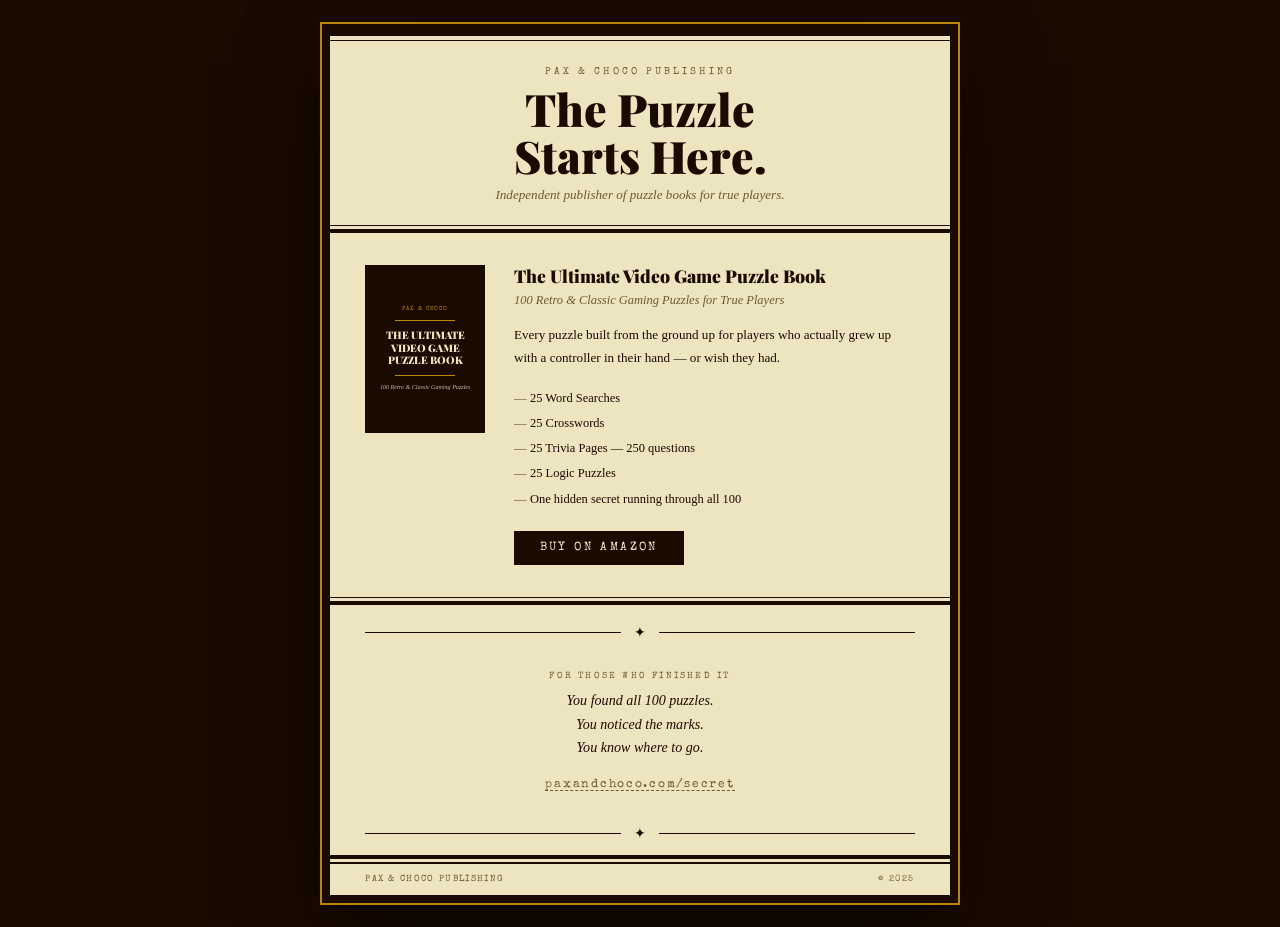
==== index.html @ 94900d35 "Add files via upload" ====
<!DOCTYPE html>
<html lang="en">
<head>
<meta charset="UTF-8">
<meta name="viewport" content="width=device-width, initial-scale=1.0">
<title>Pax & Choco Publishing</title>
<meta name="description" content="Publisher of The Ultimate Video Game Puzzle Book — 100 retro gaming puzzles for true players.">
<link href="https://fonts.googleapis.com/css2?family=Playfair+Display:wght@400;700;900&family=IM+Fell+English:ital@0;1&family=Special+Elite&display=swap" rel="stylesheet">
<style>
  :root {
    --paper:   #EDE5C0;
    --paper-d: #D8CC90;
    --ink:     #1A0A00;
    --muted:   #6B5A30;
    --gold:    #B8860B;
  }

  * { margin: 0; padding: 0; box-sizing: border-box; }

  body {
    background: var(--ink);
    font-family: 'IM Fell English', Georgia, serif;
    min-height: 100vh;
    display: flex;
    align-items: center;
    justify-content: center;
    padding: 2rem 1rem;
  }

  /* Aged paper texture */
  body::before {
    content: '';
    position: fixed;
    inset: 0;
    background-image: repeating-linear-gradient(
      0deg, transparent, transparent 22px,
      rgba(0,0,0,0.03) 22px, rgba(0,0,0,0.03) 23px
    );
    pointer-events: none;
    z-index: 0;
  }

  .page {
    background: var(--paper);
    max-width: 620px;
    width: 100%;
    position: relative;
    z-index: 1;
    box-shadow: 0 0 0 8px var(--ink), 0 0 0 10px var(--gold), 0 30px 80px rgba(0,0,0,0.7);
  }

  .rule-thick { height: 4px; background: var(--ink); }
  .rule-thin  { height: 1px; background: var(--ink); }

  /* Header */
  .header {
    padding: 1.6rem 2.2rem 1.4rem;
    text-align: center;
  }
  .publisher-name {
    font-family: 'Special Elite', monospace;
    font-size: 0.62rem;
    letter-spacing: 0.3em;
    color: var(--muted);
    margin-bottom: 0.5rem;
  }
  .header-title {
    font-family: 'Playfair Display', serif;
    font-size: clamp(1.8rem, 5vw, 2.8rem);
    font-weight: 900;
    color: var(--ink);
    line-height: 1.05;
  }
  .header-sub {
    font-style: italic;
    font-size: 0.82rem;
    color: var(--muted);
    margin-top: 0.5rem;
  }

  /* Book section */
  .book-section {
    padding: 2rem 2.2rem;
    display: flex;
    gap: 1.8rem;
    align-items: flex-start;
  }

  .book-cover-placeholder {
    flex-shrink: 0;
    width: 120px;
    height: 168px;
    background: var(--ink);
    display: flex;
    flex-direction: column;
    align-items: center;
    justify-content: center;
    padding: 1rem 0.6rem;
    text-align: center;
    gap: 0.3rem;
  }
  .book-cover-placeholder .bc-pub {
    font-family: 'Special Elite', monospace;
    font-size: 0.38rem;
    letter-spacing: 0.15em;
    color: var(--gold);
  }
  .book-cover-placeholder .bc-title {
    font-family: 'Playfair Display', serif;
    font-size: 0.65rem;
    font-weight: 900;
    color: var(--paper);
    line-height: 1.2;
  }
  .book-cover-placeholder .bc-divider {
    width: 60%;
    height: 1px;
    background: var(--gold);
    margin: 0.2rem 0;
  }
  .book-cover-placeholder .bc-sub {
    font-size: 0.38rem;
    color: #C8BC98;
    font-style: italic;
    line-height: 1.4;
  }

  .book-info { flex: 1; }
  .book-title {
    font-family: 'Playfair Display', serif;
    font-size: 1.1rem;
    font-weight: 900;
    color: var(--ink);
    margin-bottom: 0.3rem;
    line-height: 1.2;
  }
  .book-subtitle {
    font-style: italic;
    font-size: 0.78rem;
    color: var(--muted);
    margin-bottom: 0.9rem;
    line-height: 1.5;
  }
  .book-desc {
    font-size: 0.82rem;
    line-height: 1.75;
    color: var(--ink);
    margin-bottom: 1rem;
  }

  .contents-list {
    list-style: none;
    margin-bottom: 1.2rem;
  }
  .contents-list li {
    font-size: 0.78rem;
    color: var(--ink);
    padding: 0.2rem 0;
    padding-left: 1rem;
    position: relative;
    line-height: 1.5;
  }
  .contents-list li::before {
    content: '—';
    position: absolute;
    left: 0;
    color: var(--muted);
  }

  .buy-btn {
    display: inline-block;
    background: var(--ink);
    color: var(--paper);
    font-family: 'Special Elite', monospace;
    font-size: 0.75rem;
    letter-spacing: 0.2em;
    padding: 0.7rem 1.6rem;
    text-decoration: none;
    transition: background 0.2s;
  }
  .buy-btn:hover { background: var(--muted); }

  /* Divider */
  .ornament {
    display: flex;
    align-items: center;
    gap: 0.8rem;
    padding: 0 2.2rem;
    margin: 0.5rem 0;
  }
  .ornament::before, .ornament::after {
    content: ''; flex: 1; height: 1px; background: var(--ink);
  }
  .ornament span { font-size: 0.9rem; color: var(--ink); }

  /* Secret teaser */
  .secret-section {
    padding: 1.4rem 2.2rem 1.6rem;
    text-align: center;
  }
  .secret-eyebrow {
    font-family: 'Special Elite', monospace;
    font-size: 0.55rem;
    letter-spacing: 0.25em;
    color: var(--muted);
    margin-bottom: 0.5rem;
  }
  .secret-text {
    font-style: italic;
    font-size: 0.88rem;
    color: var(--ink);
    line-height: 1.7;
    margin-bottom: 0.8rem;
  }
  .secret-link {
    font-family: 'Special Elite', monospace;
    font-size: 0.72rem;
    letter-spacing: 0.15em;
    color: var(--muted);
    text-decoration: none;
    border-bottom: 1px dashed var(--muted);
    transition: color 0.2s;
  }
  .secret-link:hover { color: var(--ink); border-bottom-color: var(--ink); }

  /* Footer */
  .footer {
    padding: 0.7rem 2.2rem;
    display: flex;
    justify-content: space-between;
    align-items: center;
    border-top: 1px solid var(--ink);
  }
  .footer span {
    font-family: 'Special Elite', monospace;
    font-size: 0.55rem;
    letter-spacing: 0.15em;
    color: var(--muted);
  }

  @media (max-width: 480px) {
    .book-section { flex-direction: column; }
    .book-cover-placeholder { width: 100%; height: 100px; flex-direction: row; gap: 1rem; }
  }
</style>
</head>
<body>
<div class="page">

  <div class="rule-thick"></div>
  <div class="rule-thin" style="margin-top:4px"></div>

  <div class="header">
    <div class="publisher-name">PAX &amp; CHOCO PUBLISHING</div>
    <div class="header-title">The Puzzle<br>Starts Here.</div>
    <div class="header-sub">Independent publisher of puzzle books for true players.</div>
  </div>

  <div class="rule-thin"></div>
  <div class="rule-thick" style="margin-top:3px"></div>

  <div class="book-section">

    <!-- Book cover placeholder — replace src with real cover image once available -->
    <div class="book-cover-placeholder">
      <div class="bc-pub">PAX &amp; CHOCO</div>
      <div class="bc-divider"></div>
      <div class="bc-title">THE ULTIMATE VIDEO GAME PUZZLE BOOK</div>
      <div class="bc-divider"></div>
      <div class="bc-sub">100 Retro &amp; Classic Gaming Puzzles</div>
    </div>

    <div class="book-info">
      <div class="book-title">The Ultimate Video Game Puzzle Book</div>
      <div class="book-subtitle">100 Retro &amp; Classic Gaming Puzzles for True Players</div>
      <div class="book-desc">
        Every puzzle built from the ground up for players who actually grew up with
        a controller in their hand — or wish they had.
      </div>
      <ul class="contents-list">
        <li>25 Word Searches</li>
        <li>25 Crosswords</li>
        <li>25 Trivia Pages — 250 questions</li>
        <li>25 Logic Puzzles</li>
        <li>One hidden secret running through all 100</li>
      </ul>
      <a class="buy-btn" href="https://www.amazon.com" target="_blank" rel="noopener">
        BUY ON AMAZON
      </a>
    </div>

  </div>

  <div class="rule-thin"></div>
  <div class="rule-thick" style="margin-top:3px"></div>

  <div class="ornament" style="margin-top:1.2rem"><span>✦</span></div>

  <div class="secret-section">
    <div class="secret-eyebrow">FOR THOSE WHO FINISHED IT</div>
    <div class="secret-text">
      You found all 100 puzzles.<br>
      You noticed the marks.<br>
      You know where to go.
    </div>
    <a class="secret-link" href="/secret">paxandchoco.com/secret</a>
  </div>

  <div class="ornament"><span>✦</span></div>

  <div class="rule-thick" style="margin-top:0.8rem"></div>
  <div class="rule-thin" style="margin-top:3px"></div>

  <div class="footer">
    <span>PAX &amp; CHOCO PUBLISHING</span>
    <span>&copy; 2025</span>
  </div>

</div>
</body>
</html>
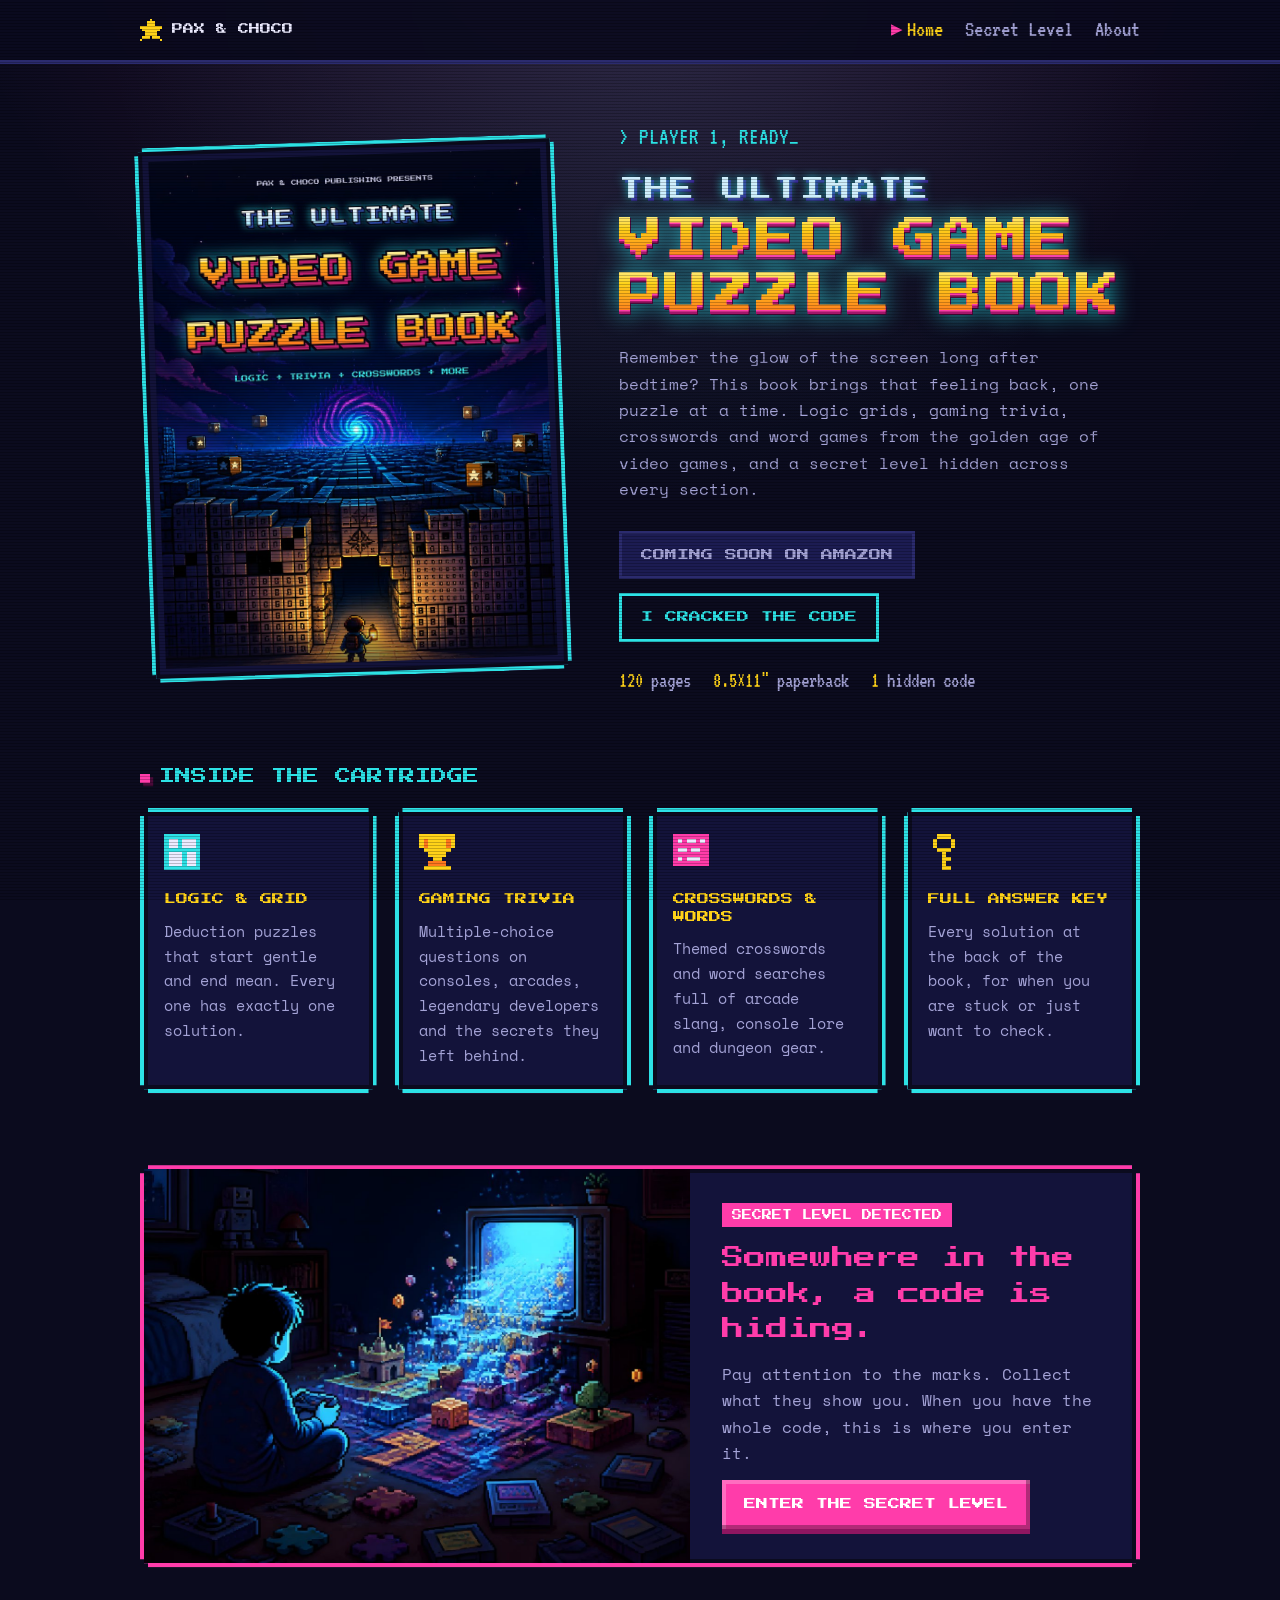
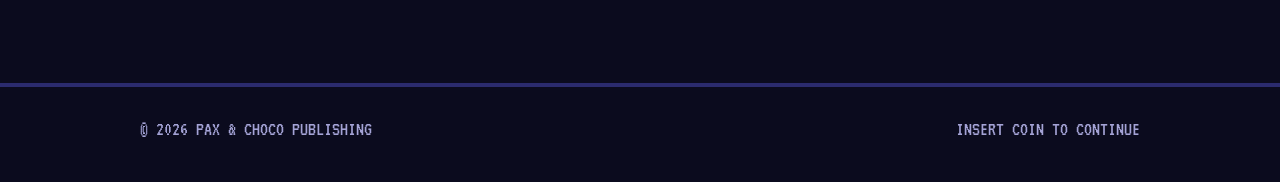
==== commit 9e0dbcbf: "New paxandchoco.com: retro companion site with encrypted bonus stage - Home, Secret Level, Bonus and" ====
--- a/index.html
+++ b/index.html
@@ -3,319 +3,116 @@
 <head>
 <meta charset="UTF-8">
 <meta name="viewport" content="width=device-width, initial-scale=1.0">
-<title>Pax & Choco Publishing</title>
-<meta name="description" content="Publisher of The Ultimate Video Game Puzzle Book — 100 retro gaming puzzles for true players.">
-<link href="https://fonts.googleapis.com/css2?family=Playfair+Display:wght@400;700;900&family=IM+Fell+English:ital@0;1&family=Special+Elite&display=swap" rel="stylesheet">
+<title>The Ultimate Video Game Puzzle Book | Pax & Choco Publishing</title>
+<meta name="description" content="A retro gaming puzzle book: logic and grid puzzles, gaming trivia, crosswords and word games, with a hidden code running through every page.">
+<meta property="og:title" content="The Ultimate Video Game Puzzle Book | Pax & Choco Publishing">
+<meta property="og:description" content="A retro gaming puzzle book: logic and grid puzzles, gaming trivia, crosswords and word games, with a hidden code running through every page.">
+<meta property="og:image" content="https://paxandchoco.com/assets/img/og-image.jpg">
+<meta property="og:type" content="website">
+<meta name="twitter:card" content="summary_large_image">
+<meta name="theme-color" content="#0b0b1e">
+<link rel="icon" href="/assets/img/favicon.svg" type="image/svg+xml">
+<link rel="preload" href="/assets/fonts/PressStart2P-Regular.woff2" as="font" type="font/woff2" crossorigin>
+<link rel="stylesheet" href="/assets/site.css">
 <style>
-  :root {
-    --paper:   #EDE5C0;
-    --paper-d: #D8CC90;
-    --ink:     #1A0A00;
-    --muted:   #6B5A30;
-    --gold:    #B8860B;
-  }
-
-  * { margin: 0; padding: 0; box-sizing: border-box; }
-
-  body {
-    background: var(--ink);
-    font-family: 'IM Fell English', Georgia, serif;
-    min-height: 100vh;
-    display: flex;
-    align-items: center;
-    justify-content: center;
-    padding: 2rem 1rem;
-  }
-
-  /* Aged paper texture */
-  body::before {
-    content: '';
-    position: fixed;
-    inset: 0;
-    background-image: repeating-linear-gradient(
-      0deg, transparent, transparent 22px,
-      rgba(0,0,0,0.03) 22px, rgba(0,0,0,0.03) 23px
-    );
-    pointer-events: none;
-    z-index: 0;
-  }
-
-  .page {
-    background: var(--paper);
-    max-width: 620px;
-    width: 100%;
-    position: relative;
-    z-index: 1;
-    box-shadow: 0 0 0 8px var(--ink), 0 0 0 10px var(--gold), 0 30px 80px rgba(0,0,0,0.7);
-  }
-
-  .rule-thick { height: 4px; background: var(--ink); }
-  .rule-thin  { height: 1px; background: var(--ink); }
-
-  /* Header */
-  .header {
-    padding: 1.6rem 2.2rem 1.4rem;
-    text-align: center;
-  }
-  .publisher-name {
-    font-family: 'Special Elite', monospace;
-    font-size: 0.62rem;
-    letter-spacing: 0.3em;
-    color: var(--muted);
-    margin-bottom: 0.5rem;
-  }
-  .header-title {
-    font-family: 'Playfair Display', serif;
-    font-size: clamp(1.8rem, 5vw, 2.8rem);
-    font-weight: 900;
-    color: var(--ink);
-    line-height: 1.05;
-  }
-  .header-sub {
-    font-style: italic;
-    font-size: 0.82rem;
-    color: var(--muted);
-    margin-top: 0.5rem;
-  }
-
-  /* Book section */
-  .book-section {
-    padding: 2rem 2.2rem;
-    display: flex;
-    gap: 1.8rem;
-    align-items: flex-start;
-  }
-
-  .book-cover-placeholder {
-    flex-shrink: 0;
-    width: 120px;
-    height: 168px;
-    background: var(--ink);
-    display: flex;
-    flex-direction: column;
-    align-items: center;
-    justify-content: center;
-    padding: 1rem 0.6rem;
-    text-align: center;
-    gap: 0.3rem;
-  }
-  .book-cover-placeholder .bc-pub {
-    font-family: 'Special Elite', monospace;
-    font-size: 0.38rem;
-    letter-spacing: 0.15em;
-    color: var(--gold);
-  }
-  .book-cover-placeholder .bc-title {
-    font-family: 'Playfair Display', serif;
-    font-size: 0.65rem;
-    font-weight: 900;
-    color: var(--paper);
-    line-height: 1.2;
-  }
-  .book-cover-placeholder .bc-divider {
-    width: 60%;
-    height: 1px;
-    background: var(--gold);
-    margin: 0.2rem 0;
-  }
-  .book-cover-placeholder .bc-sub {
-    font-size: 0.38rem;
-    color: #C8BC98;
-    font-style: italic;
-    line-height: 1.4;
-  }
-
-  .book-info { flex: 1; }
-  .book-title {
-    font-family: 'Playfair Display', serif;
-    font-size: 1.1rem;
-    font-weight: 900;
-    color: var(--ink);
-    margin-bottom: 0.3rem;
-    line-height: 1.2;
-  }
-  .book-subtitle {
-    font-style: italic;
-    font-size: 0.78rem;
-    color: var(--muted);
-    margin-bottom: 0.9rem;
-    line-height: 1.5;
-  }
-  .book-desc {
-    font-size: 0.82rem;
-    line-height: 1.75;
-    color: var(--ink);
-    margin-bottom: 1rem;
-  }
-
-  .contents-list {
-    list-style: none;
-    margin-bottom: 1.2rem;
-  }
-  .contents-list li {
-    font-size: 0.78rem;
-    color: var(--ink);
-    padding: 0.2rem 0;
-    padding-left: 1rem;
-    position: relative;
-    line-height: 1.5;
-  }
-  .contents-list li::before {
-    content: '—';
-    position: absolute;
-    left: 0;
-    color: var(--muted);
-  }
-
-  .buy-btn {
-    display: inline-block;
-    background: var(--ink);
-    color: var(--paper);
-    font-family: 'Special Elite', monospace;
-    font-size: 0.75rem;
-    letter-spacing: 0.2em;
-    padding: 0.7rem 1.6rem;
-    text-decoration: none;
-    transition: background 0.2s;
-  }
-  .buy-btn:hover { background: var(--muted); }
-
-  /* Divider */
-  .ornament {
-    display: flex;
-    align-items: center;
-    gap: 0.8rem;
-    padding: 0 2.2rem;
-    margin: 0.5rem 0;
-  }
-  .ornament::before, .ornament::after {
-    content: ''; flex: 1; height: 1px; background: var(--ink);
-  }
-  .ornament span { font-size: 0.9rem; color: var(--ink); }
-
-  /* Secret teaser */
-  .secret-section {
-    padding: 1.4rem 2.2rem 1.6rem;
-    text-align: center;
-  }
-  .secret-eyebrow {
-    font-family: 'Special Elite', monospace;
-    font-size: 0.55rem;
-    letter-spacing: 0.25em;
-    color: var(--muted);
-    margin-bottom: 0.5rem;
-  }
-  .secret-text {
-    font-style: italic;
-    font-size: 0.88rem;
-    color: var(--ink);
-    line-height: 1.7;
-    margin-bottom: 0.8rem;
-  }
-  .secret-link {
-    font-family: 'Special Elite', monospace;
-    font-size: 0.72rem;
-    letter-spacing: 0.15em;
-    color: var(--muted);
-    text-decoration: none;
-    border-bottom: 1px dashed var(--muted);
-    transition: color 0.2s;
-  }
-  .secret-link:hover { color: var(--ink); border-bottom-color: var(--ink); }
-
-  /* Footer */
-  .footer {
-    padding: 0.7rem 2.2rem;
-    display: flex;
-    justify-content: space-between;
-    align-items: center;
-    border-top: 1px solid var(--ink);
-  }
-  .footer span {
-    font-family: 'Special Elite', monospace;
-    font-size: 0.55rem;
-    letter-spacing: 0.15em;
-    color: var(--muted);
-  }
-
-  @media (max-width: 480px) {
-    .book-section { flex-direction: column; }
-    .book-cover-placeholder { width: 100%; height: 100px; flex-direction: row; gap: 1rem; }
-  }
+.hero { padding: 54px 0 30px; }
+.hero .wrap { display: grid; grid-template-columns: minmax(0, 0.9fr) minmax(0, 1.1fr); gap: 52px; align-items: center; }
+.cover { padding: 10px; transform: rotate(-2deg); max-width: 420px; justify-self: center; }
+.cover img { display: block; width: 100%; height: auto; }
+.hero .logo { font-size: clamp(26px, 4.4vw, 44px); text-align: left; margin: 16px 0 22px; }
+.hero .lede { color: var(--muted); max-width: 48ch; }
+.kicker { font-family: var(--term); font-size: 24px; color: var(--cyan); }
+.cta { display: flex; flex-wrap: wrap; gap: 14px; margin-top: 28px; }
+.facts { display: flex; flex-wrap: wrap; gap: 10px 22px; margin-top: 22px; font-family: var(--term); font-size: 21px; color: var(--muted); }
+.facts b { color: var(--yellow); font-weight: 400; }
+section { padding: 36px 0; }
+.grid4 { display: grid; grid-template-columns: repeat(4, minmax(0, 1fr)); gap: 18px; }
+.card { padding: 22px 20px; }
+.card p { color: var(--muted); font-size: 15px; }
+.card .ico { width: 36px; height: 36px; margin-bottom: 14px; }
+.room { display: grid; grid-template-columns: minmax(0, 1.1fr) minmax(0, 0.9fr); gap: 0; overflow: hidden; }
+.room img { display: block; width: 100%; height: 100%; object-fit: cover; min-height: 280px; }
+.room .txt { padding: 34px 32px; display: flex; flex-direction: column; justify-content: center; gap: 14px; }
+.room .big { font-family: var(--pixel); font-size: clamp(16px, 2.2vw, 22px); line-height: 1.6; color: var(--magenta); }
+@media (max-width: 860px) {
+  .hero .wrap, .room { grid-template-columns: 1fr; }
+  .hero .logo { text-align: center; }
+  .hero .kicker, .hero .lede { text-align: center; margin: 0 auto; }
+  .cta, .facts { justify-content: center; }
+  .cover { max-width: 320px; }
+  .grid4 { grid-template-columns: repeat(2, minmax(0, 1fr)); }
+}
+@media (max-width: 520px) { .grid4 { grid-template-columns: 1fr; } }
 </style>
 </head>
 <body>
-<div class="page">
+<a class="skip" href="#main">Skip to content</a>
+<header class="topbar">
+  <div class="wrap">
+    <a class="brand" href="/"><svg viewBox="0 0 9 9" shape-rendering="crispEdges" aria-hidden="true"><path fill="#ffd319" d="M4 0h1v1H4zM3 1h3v2H3zM0 3h9v1H0zM1 4h7v1H1zM2 5h5v2H2zM1 7h3v1H1zM5 7h3v1H5zM0 8h1v1H0zM8 8h1v1H8z"/></svg><span>PAX &amp; CHOCO</span></a>
+    <nav class="nav" aria-label="Main">
+      <a href="/" aria-current="page">Home</a>
+      <a href="/secret/">Secret Level</a>
+      <a href="/about/">About</a>
+    </nav>
+  </div>
+</header>
 
-  <div class="rule-thick"></div>
-  <div class="rule-thin" style="margin-top:4px"></div>
-
-  <div class="header">
-    <div class="publisher-name">PAX &amp; CHOCO PUBLISHING</div>
-    <div class="header-title">The Puzzle<br>Starts Here.</div>
-    <div class="header-sub">Independent publisher of puzzle books for true players.</div>
+<main id="main">
+  <div class="hero">
+    <div class="wrap">
+      <div class="cover frame">
+        <img src="/assets/img/cover-front.jpg" width="900" height="1164" alt="Book cover: a pixel-art explorer with a lantern stands before a giant maze of crossword blocks and a swirling portal">
+      </div>
+      <div>
+        <div class="kicker">&gt; PLAYER 1, READY<span class="blink">_</span></div>
+        <h1 class="logo" aria-label="The Ultimate Video Game Puzzle Book">
+  <span class="ln sm">The Ultimate</span>
+  <span class="ln big">Video Game</span>
+  <span class="ln big">Puzzle Book</span>
+</h1>
+        <p class="lede">Remember the glow of the screen long after bedtime? This book brings that feeling back, one puzzle at a time. Logic grids, gaming trivia, crosswords and word games from the golden age of video games, and a secret level hidden across every section.</p>
+        <div class="cta">
+          <a class="btn" data-amazon="GET IT ON AMAZON">COMING SOON ON AMAZON</a>
+          <a class="btn ghost" href="/secret/">I CRACKED THE CODE</a>
+        </div>
+        <div class="facts"><span><b>120</b> pages</span><span><b>8.5&times;11"</b> paperback</span><span><b>1</b> hidden code</span></div>
+      </div>
+    </div>
   </div>
 
-  <div class="rule-thin"></div>
-  <div class="rule-thick" style="margin-top:3px"></div>
+  <section>
+    <div class="wrap">
+      <h2>INSIDE THE CARTRIDGE</h2>
+      <div class="grid4">
+        <div class="card frame"><svg class="ico" viewBox="0 0 8 8" shape-rendering="crispEdges" aria-hidden="true"><rect x="0" y="0" width="1" height="1" fill="#2de2e6"/><rect x="1" y="0" width="1" height="1" fill="#2de2e6"/><rect x="2" y="0" width="1" height="1" fill="#2de2e6"/><rect x="3" y="0" width="1" height="1" fill="#2de2e6"/><rect x="4" y="0" width="1" height="1" fill="#2de2e6"/><rect x="5" y="0" width="1" height="1" fill="#2de2e6"/><rect x="6" y="0" width="1" height="1" fill="#2de2e6"/><rect x="7" y="0" width="1" height="1" fill="#2de2e6"/><rect x="0" y="1" width="1" height="1" fill="#2de2e6"/><rect x="1" y="1" width="1" height="1" fill="#ecebff"/><rect x="2" y="1" width="1" height="1" fill="#ecebff"/><rect x="3" y="1" width="1" height="1" fill="#2de2e6"/><rect x="4" y="1" width="1" height="1" fill="#ecebff"/><rect x="5" y="1" width="1" height="1" fill="#ecebff"/><rect x="6" y="1" width="1" height="1" fill="#ecebff"/><rect x="7" y="1" width="1" height="1" fill="#2de2e6"/><rect x="0" y="2" width="1" height="1" fill="#2de2e6"/><rect x="1" y="2" width="1" height="1" fill="#ecebff"/><rect x="2" y="2" width="1" height="1" fill="#ecebff"/><rect x="3" y="2" width="1" height="1" fill="#2de2e6"/><rect x="4" y="2" width="1" height="1" fill="#ecebff"/><rect x="5" y="2" width="1" height="1" fill="#ecebff"/><rect x="6" y="2" width="1" height="1" fill="#ecebff"/><rect x="7" y="2" width="1" height="1" fill="#2de2e6"/><rect x="0" y="3" width="1" height="1" fill="#2de2e6"/><rect x="1" y="3" width="1" height="1" fill="#2de2e6"/><rect x="2" y="3" width="1" height="1" fill="#2de2e6"/><rect x="3" y="3" width="1" height="1" fill="#2de2e6"/><rect x="4" y="3" width="1" height="1" fill="#2de2e6"/><rect x="5" y="3" width="1" height="1" fill="#2de2e6"/><rect x="6" y="3" width="1" height="1" fill="#2de2e6"/><rect x="7" y="3" width="1" height="1" fill="#2de2e6"/><rect x="0" y="4" width="1" height="1" fill="#2de2e6"/><rect x="1" y="4" width="1" height="1" fill="#ecebff"/><rect x="2" y="4" width="1" height="1" fill="#ecebff"/><rect x="3" y="4" width="1" height="1" fill="#ecebff"/><rect x="4" y="4" width="1" height="1" fill="#2de2e6"/><rect x="5" y="4" width="1" height="1" fill="#ecebff"/><rect x="6" y="4" width="1" height="1" fill="#ecebff"/><rect x="7" y="4" width="1" height="1" fill="#2de2e6"/><rect x="0" y="5" width="1" height="1" fill="#2de2e6"/><rect x="1" y="5" width="1" height="1" fill="#ecebff"/><rect x="2" y="5" width="1" height="1" fill="#ecebff"/><rect x="3" y="5" width="1" height="1" fill="#ecebff"/><rect x="4" y="5" width="1" height="1" fill="#2de2e6"/><rect x="5" y="5" width="1" height="1" fill="#ecebff"/><rect x="6" y="5" width="1" height="1" fill="#ecebff"/><rect x="7" y="5" width="1" height="1" fill="#2de2e6"/><rect x="0" y="6" width="1" height="1" fill="#2de2e6"/><rect x="1" y="6" width="1" height="1" fill="#ecebff"/><rect x="2" y="6" width="1" height="1" fill="#ecebff"/><rect x="3" y="6" width="1" height="1" fill="#ecebff"/><rect x="4" y="6" width="1" height="1" fill="#2de2e6"/><rect x="5" y="6" width="1" height="1" fill="#ecebff"/><rect x="6" y="6" width="1" height="1" fill="#ecebff"/><rect x="7" y="6" width="1" height="1" fill="#2de2e6"/><rect x="0" y="7" width="1" height="1" fill="#2de2e6"/><rect x="1" y="7" width="1" height="1" fill="#2de2e6"/><rect x="2" y="7" width="1" height="1" fill="#2de2e6"/><rect x="3" y="7" width="1" height="1" fill="#2de2e6"/><rect x="4" y="7" width="1" height="1" fill="#2de2e6"/><rect x="5" y="7" width="1" height="1" fill="#2de2e6"/><rect x="6" y="7" width="1" height="1" fill="#2de2e6"/><rect x="7" y="7" width="1" height="1" fill="#2de2e6"/></svg><h3>LOGIC &amp; GRID</h3><p>Deduction puzzles that start gentle and end mean. Every one has exactly one solution.</p></div>
+        <div class="card frame"><svg class="ico" viewBox="0 0 8 8" shape-rendering="crispEdges" aria-hidden="true"><rect x="0" y="0" width="1" height="1" fill="#ffd319"/><rect x="1" y="0" width="1" height="1" fill="#ffd319"/><rect x="2" y="0" width="1" height="1" fill="#ffd319"/><rect x="3" y="0" width="1" height="1" fill="#ffd319"/><rect x="4" y="0" width="1" height="1" fill="#ffd319"/><rect x="5" y="0" width="1" height="1" fill="#ffd319"/><rect x="6" y="0" width="1" height="1" fill="#ffd319"/><rect x="7" y="0" width="1" height="1" fill="#ffd319"/><rect x="0" y="1" width="1" height="1" fill="#ffd319"/><rect x="1" y="1" width="1" height="1" fill="#ff781e"/><rect x="2" y="1" width="1" height="1" fill="#ffd319"/><rect x="3" y="1" width="1" height="1" fill="#ffd319"/><rect x="4" y="1" width="1" height="1" fill="#ffd319"/><rect x="5" y="1" width="1" height="1" fill="#ffd319"/><rect x="6" y="1" width="1" height="1" fill="#ff781e"/><rect x="7" y="1" width="1" height="1" fill="#ffd319"/><rect x="0" y="2" width="1" height="1" fill="#ffd319"/><rect x="1" y="2" width="1" height="1" fill="#ff781e"/><rect x="2" y="2" width="1" height="1" fill="#ffd319"/><rect x="3" y="2" width="1" height="1" fill="#ffd319"/><rect x="4" y="2" width="1" height="1" fill="#ffd319"/><rect x="5" y="2" width="1" height="1" fill="#ffd319"/><rect x="6" y="2" width="1" height="1" fill="#ff781e"/><rect x="7" y="2" width="1" height="1" fill="#ffd319"/><rect x="1" y="3" width="1" height="1" fill="#ffd319"/><rect x="2" y="3" width="1" height="1" fill="#ffd319"/><rect x="3" y="3" width="1" height="1" fill="#ffd319"/><rect x="4" y="3" width="1" height="1" fill="#ffd319"/><rect x="5" y="3" width="1" height="1" fill="#ffd319"/><rect x="6" y="3" width="1" height="1" fill="#ffd319"/><rect x="2" y="4" width="1" height="1" fill="#ffd319"/><rect x="3" y="4" width="1" height="1" fill="#ffd319"/><rect x="4" y="4" width="1" height="1" fill="#ffd319"/><rect x="5" y="4" width="1" height="1" fill="#ffd319"/><rect x="3" y="5" width="1" height="1" fill="#ffd319"/><rect x="4" y="5" width="1" height="1" fill="#ffd319"/><rect x="2" y="6" width="1" height="1" fill="#ff781e"/><rect x="3" y="6" width="1" height="1" fill="#ff781e"/><rect x="4" y="6" width="1" height="1" fill="#ff781e"/><rect x="5" y="6" width="1" height="1" fill="#ff781e"/><rect x="1" y="7" width="1" height="1" fill="#ffd319"/><rect x="2" y="7" width="1" height="1" fill="#ffd319"/><rect x="3" y="7" width="1" height="1" fill="#ffd319"/><rect x="4" y="7" width="1" height="1" fill="#ffd319"/><rect x="5" y="7" width="1" height="1" fill="#ffd319"/><rect x="6" y="7" width="1" height="1" fill="#ffd319"/></svg><h3>GAMING TRIVIA</h3><p>Multiple-choice questions on consoles, arcades, legendary developers and the secrets they left behind.</p></div>
+        <div class="card frame"><svg class="ico" viewBox="0 0 8 8" shape-rendering="crispEdges" aria-hidden="true"><rect x="0" y="0" width="1" height="1" fill="#ff3caa"/><rect x="1" y="0" width="1" height="1" fill="#ff3caa"/><rect x="2" y="0" width="1" height="1" fill="#ff3caa"/><rect x="3" y="0" width="1" height="1" fill="#ff3caa"/><rect x="4" y="0" width="1" height="1" fill="#ff3caa"/><rect x="5" y="0" width="1" height="1" fill="#ff3caa"/><rect x="6" y="0" width="1" height="1" fill="#ff3caa"/><rect x="7" y="0" width="1" height="1" fill="#ff3caa"/><rect x="0" y="1" width="1" height="1" fill="#ff3caa"/><rect x="1" y="1" width="1" height="1" fill="#ecebff"/><rect x="2" y="1" width="1" height="1" fill="#ff3caa"/><rect x="3" y="1" width="1" height="1" fill="#ecebff"/><rect x="4" y="1" width="1" height="1" fill="#ecebff"/><rect x="5" y="1" width="1" height="1" fill="#ff3caa"/><rect x="6" y="1" width="1" height="1" fill="#ecebff"/><rect x="7" y="1" width="1" height="1" fill="#ff3caa"/><rect x="0" y="2" width="1" height="1" fill="#ff3caa"/><rect x="1" y="2" width="1" height="1" fill="#ff3caa"/><rect x="2" y="2" width="1" height="1" fill="#ff3caa"/><rect x="3" y="2" width="1" height="1" fill="#ff3caa"/><rect x="4" y="2" width="1" height="1" fill="#ff3caa"/><rect x="5" y="2" width="1" height="1" fill="#ff3caa"/><rect x="6" y="2" width="1" height="1" fill="#ff3caa"/><rect x="7" y="2" width="1" height="1" fill="#ff3caa"/><rect x="0" y="3" width="1" height="1" fill="#ff3caa"/><rect x="1" y="3" width="1" height="1" fill="#ecebff"/><rect x="2" y="3" width="1" height="1" fill="#ecebff"/><rect x="3" y="3" width="1" height="1" fill="#ff3caa"/><rect x="4" y="3" width="1" height="1" fill="#ecebff"/><rect x="5" y="3" width="1" height="1" fill="#ecebff"/><rect x="6" y="3" width="1" height="1" fill="#ff3caa"/><rect x="7" y="3" width="1" height="1" fill="#ff3caa"/><rect x="0" y="4" width="1" height="1" fill="#ff3caa"/><rect x="1" y="4" width="1" height="1" fill="#ff3caa"/><rect x="2" y="4" width="1" height="1" fill="#ff3caa"/><rect x="3" y="4" width="1" height="1" fill="#ff3caa"/><rect x="4" y="4" width="1" height="1" fill="#ff3caa"/><rect x="5" y="4" width="1" height="1" fill="#ff3caa"/><rect x="6" y="4" width="1" height="1" fill="#ff3caa"/><rect x="7" y="4" width="1" height="1" fill="#ff3caa"/><rect x="0" y="5" width="1" height="1" fill="#ff3caa"/><rect x="1" y="5" width="1" height="1" fill="#ecebff"/><rect x="2" y="5" width="1" height="1" fill="#ff3caa"/><rect x="3" y="5" width="1" height="1" fill="#ecebff"/><rect x="4" y="5" width="1" height="1" fill="#ecebff"/><rect x="5" y="5" width="1" height="1" fill="#ecebff"/><rect x="6" y="5" width="1" height="1" fill="#ff3caa"/><rect x="7" y="5" width="1" height="1" fill="#ff3caa"/><rect x="0" y="6" width="1" height="1" fill="#ff3caa"/><rect x="1" y="6" width="1" height="1" fill="#ff3caa"/><rect x="2" y="6" width="1" height="1" fill="#ff3caa"/><rect x="3" y="6" width="1" height="1" fill="#ff3caa"/><rect x="4" y="6" width="1" height="1" fill="#ff3caa"/><rect x="5" y="6" width="1" height="1" fill="#ff3caa"/><rect x="6" y="6" width="1" height="1" fill="#ff3caa"/><rect x="7" y="6" width="1" height="1" fill="#ff3caa"/></svg><h3>CROSSWORDS &amp; WORDS</h3><p>Themed crosswords and word searches full of arcade slang, console lore and dungeon gear.</p></div>
+        <div class="card frame"><svg class="ico" viewBox="0 0 8 8" shape-rendering="crispEdges" aria-hidden="true"><rect x="2" y="0" width="1" height="1" fill="#ffd319"/><rect x="3" y="0" width="1" height="1" fill="#ffd319"/><rect x="4" y="0" width="1" height="1" fill="#ffd319"/><rect x="1" y="1" width="1" height="1" fill="#ffd319"/><rect x="5" y="1" width="1" height="1" fill="#ffd319"/><rect x="1" y="2" width="1" height="1" fill="#ffd319"/><rect x="5" y="2" width="1" height="1" fill="#ffd319"/><rect x="2" y="3" width="1" height="1" fill="#ffd319"/><rect x="3" y="3" width="1" height="1" fill="#ffd319"/><rect x="4" y="3" width="1" height="1" fill="#ffd319"/><rect x="3" y="4" width="1" height="1" fill="#ffd319"/><rect x="3" y="5" width="1" height="1" fill="#ffd319"/><rect x="4" y="5" width="1" height="1" fill="#ffd319"/><rect x="3" y="6" width="1" height="1" fill="#ffd319"/><rect x="3" y="7" width="1" height="1" fill="#ffd319"/><rect x="4" y="7" width="1" height="1" fill="#ffd319"/></svg><h3>FULL ANSWER KEY</h3><p>Every solution at the back of the book, for when you are stuck or just want to check.</p></div>
+      </div>
+    </div>
+  </section>
 
-  <div class="book-section">
-
-    <!-- Book cover placeholder — replace src with real cover image once available -->
-    <div class="book-cover-placeholder">
-      <div class="bc-pub">PAX &amp; CHOCO</div>
-      <div class="bc-divider"></div>
-      <div class="bc-title">THE ULTIMATE VIDEO GAME PUZZLE BOOK</div>
-      <div class="bc-divider"></div>
-      <div class="bc-sub">100 Retro &amp; Classic Gaming Puzzles</div>
+  <section>
+    <div class="wrap">
+      <div class="room frame magenta">
+        <img src="/assets/img/crt-room.jpg" width="1200" height="854" alt="Pixel art of a child in an 1980s bedroom, the game world pouring out of a glowing CRT television" loading="lazy">
+        <div class="txt">
+          <span class="tag magenta" style="align-self:flex-start">SECRET LEVEL DETECTED</span>
+          <div class="big">Somewhere in the book, a code is hiding.</div>
+          <p class="muted">Pay attention to the marks. Collect what they show you. When you have the whole code, this is where you enter it.</p>
+          <a class="btn magenta" href="/secret/" style="align-self:flex-start">ENTER THE SECRET LEVEL</a>
+        </div>
+      </div>
     </div>
-
-    <div class="book-info">
-      <div class="book-title">The Ultimate Video Game Puzzle Book</div>
-      <div class="book-subtitle">100 Retro &amp; Classic Gaming Puzzles for True Players</div>
-      <div class="book-desc">
-        Every puzzle built from the ground up for players who actually grew up with
-        a controller in their hand — or wish they had.
-      </div>
-      <ul class="contents-list">
-        <li>25 Word Searches</li>
-        <li>25 Crosswords</li>
-        <li>25 Trivia Pages — 250 questions</li>
-        <li>25 Logic Puzzles</li>
-        <li>One hidden secret running through all 100</li>
-      </ul>
-      <a class="buy-btn" href="https://www.amazon.com" target="_blank" rel="noopener">
-        BUY ON AMAZON
-      </a>
-    </div>
-
+  </section>
+</main>
+<footer class="footer">
+  <div class="wrap">
+    <span>&copy; <span data-year>2026</span> PAX &amp; CHOCO PUBLISHING</span>
+    <span>INSERT COIN TO CONTINUE</span>
   </div>
-
-  <div class="rule-thin"></div>
-  <div class="rule-thick" style="margin-top:3px"></div>
-
-  <div class="ornament" style="margin-top:1.2rem"><span>✦</span></div>
-
-  <div class="secret-section">
-    <div class="secret-eyebrow">FOR THOSE WHO FINISHED IT</div>
-    <div class="secret-text">
-      You found all 100 puzzles.<br>
-      You noticed the marks.<br>
-      You know where to go.
-    </div>
-    <a class="secret-link" href="/secret">paxandchoco.com/secret</a>
-  </div>
-
-  <div class="ornament"><span>✦</span></div>
-
-  <div class="rule-thick" style="margin-top:0.8rem"></div>
-  <div class="rule-thin" style="margin-top:3px"></div>
-
-  <div class="footer">
-    <span>PAX &amp; CHOCO PUBLISHING</span>
-    <span>&copy; 2025</span>
-  </div>
-
-</div>
+</footer>
+<script src="/assets/site.js"></script>
 </body>
 </html>
--- a/assets/site.css
+++ b/assets/site.css
@@ -0,0 +1,162 @@
+/* Pax & Choco Publishing - shared styles. Palette and type follow the book cover. */
+
+@font-face { font-family: "Press Start 2P"; src: url("/assets/fonts/PressStart2P-Regular.woff2") format("woff2"); font-display: swap; }
+@font-face { font-family: "Space Mono"; src: url("/assets/fonts/SpaceMono-Regular.woff2") format("woff2"); font-weight: 400; font-display: swap; }
+@font-face { font-family: "Space Mono"; src: url("/assets/fonts/SpaceMono-Bold.woff2") format("woff2"); font-weight: 700; font-display: swap; }
+@font-face { font-family: "VT323"; src: url("/assets/fonts/VT323-Regular.woff2") format("woff2"); font-display: swap; }
+
+:root {
+  --navy: #0b0b1e;
+  --navy-2: #13133a;
+  --navy-3: #1c1c52;
+  --cyan: #2de2e6;
+  --magenta: #ff3caa;
+  --yellow: #ffd319;
+  --orange: #ff781e;
+  --text: #ecebff;
+  --muted: #a4a3d6;
+  --line: #2b2b6e;
+  --px: 4px;
+  --pixel: "Press Start 2P", monospace;
+  --term: "VT323", monospace;
+  --body: "Space Mono", ui-monospace, monospace;
+}
+
+* { box-sizing: border-box; margin: 0; padding: 0; }
+html { scroll-behavior: smooth; }
+
+body {
+  background: var(--navy);
+  color: var(--text);
+  font-family: var(--body);
+  font-size: 16px;
+  line-height: 1.65;
+  min-height: 100vh;
+  display: flex;
+  flex-direction: column;
+  background-image:
+    radial-gradient(ellipse 80% 50% at 50% -10%, rgba(255, 60, 170, 0.18), transparent 70%),
+    radial-gradient(ellipse 60% 40% at 50% 0%, rgba(45, 226, 230, 0.12), transparent 70%);
+  background-repeat: no-repeat;
+}
+main { flex: 1; }
+
+/* CRT scanlines over everything */
+body::after {
+  content: "";
+  position: fixed;
+  inset: 0;
+  pointer-events: none;
+  z-index: 100;
+  background: repeating-linear-gradient(0deg, rgba(0, 0, 0, 0.22) 0 1px, transparent 1px 3px);
+}
+
+a { color: var(--cyan); text-underline-offset: 3px; }
+a:hover { color: var(--yellow); }
+:focus-visible { outline: 3px solid var(--yellow); outline-offset: 3px; }
+
+.wrap { width: 100%; max-width: 1040px; margin: 0 auto; padding: 0 20px; }
+.skip { position: absolute; left: -999px; }
+.skip:focus { left: 12px; top: 12px; z-index: 200; background: var(--yellow); color: var(--navy); padding: 8px 12px; font-family: var(--pixel); font-size: 10px; }
+
+/* ---------- logo: embossed pixel letters ---------- */
+.logo {
+  font-family: var(--pixel);
+  text-transform: uppercase;
+  line-height: 1.25;
+  letter-spacing: 0.04em;
+  text-align: center;
+}
+.logo .ln { display: block; }
+.logo .sm { font-size: 0.55em; color: #cfeffd; letter-spacing: 0.08em; text-shadow: 0 0 10px rgba(45, 226, 230, 0.8), 3px 3px 0 #3a1a8a; margin-bottom: 0.35em; }
+.logo .big {
+  background: linear-gradient(180deg, #fff3a0 0%, var(--yellow) 30%, var(--orange) 85%);
+  -webkit-background-clip: text;
+  background-clip: text;
+  color: transparent;
+  filter:
+    drop-shadow(0 0.06em 0 var(--magenta))
+    drop-shadow(0 0.06em 0 #a3166a)
+    drop-shadow(0.04em 0.04em 0 #4a0a3a)
+    drop-shadow(0 0 0.25em rgba(45, 226, 230, 0.75));
+}
+
+/* ---------- header / nav ---------- */
+.topbar {
+  position: sticky;
+  top: 0;
+  z-index: 50;
+  background: rgba(11, 11, 30, 0.9);
+  border-bottom: var(--px) solid var(--line);
+  backdrop-filter: blur(4px);
+}
+.topbar .wrap { display: flex; align-items: center; justify-content: space-between; gap: 14px; min-height: 60px; }
+.brand { display: flex; align-items: center; gap: 10px; text-decoration: none; color: var(--text); font-family: var(--pixel); font-size: 11px; white-space: nowrap; }
+.brand svg { width: 22px; height: 22px; }
+.nav { display: flex; gap: 22px; }
+.nav a { font-family: var(--term); font-size: 23px; color: var(--muted); text-decoration: none; }
+.nav a:hover, .nav a[aria-current="page"] { color: var(--yellow); }
+.nav a[aria-current="page"]::before { content: "\25B8"; color: var(--magenta); margin-right: 4px; }
+
+/* ---------- pixel frame ---------- */
+.frame {
+  position: relative;
+  background: var(--navy-2);
+  border: var(--px) solid var(--cyan);
+  box-shadow: inset 0 0 0 var(--px) var(--navy), 0 0 22px rgba(45, 226, 230, 0.15), 8px 8px 0 rgba(255, 60, 170, 0.35);
+  clip-path: polygon(0 8px, 4px 8px, 4px 4px, 8px 4px, 8px 0, calc(100% - 8px) 0, calc(100% - 8px) 4px, calc(100% - 4px) 4px, calc(100% - 4px) 8px, 100% 8px, 100% calc(100% - 8px), calc(100% - 4px) calc(100% - 8px), calc(100% - 4px) calc(100% - 4px), calc(100% - 8px) calc(100% - 4px), calc(100% - 8px) 100%, 8px 100%, 8px calc(100% - 4px), 4px calc(100% - 4px), 4px calc(100% - 8px), 0 calc(100% - 8px));
+}
+.frame.magenta { border-color: var(--magenta); }
+
+.tag { display: inline-block; font-family: var(--pixel); font-size: 10px; line-height: 1; padding: 7px 10px; background: var(--yellow); color: var(--navy); }
+.tag.magenta { background: var(--magenta); color: #fff; }
+.tag.cyan { background: var(--cyan); color: var(--navy); }
+
+h1, h2, h3 { font-family: var(--pixel); font-weight: 400; line-height: 1.45; }
+h2 { font-size: 16px; color: var(--cyan); margin-bottom: 20px; }
+h2::before { content: ""; display: inline-block; width: 0.6em; height: 0.6em; margin-right: 0.6em; background: var(--magenta); box-shadow: 0.2em 0.2em 0 #4a0a3a; vertical-align: 0.05em; }
+h3 { font-size: 12px; color: var(--yellow); margin-bottom: 10px; }
+.muted { color: var(--muted); }
+.term { font-family: var(--term); font-size: 22px; line-height: 1.25; }
+
+/* ---------- buttons ---------- */
+.btn {
+  display: inline-block;
+  font-family: var(--pixel);
+  font-size: 12px;
+  line-height: 1.4;
+  padding: 16px 22px;
+  color: var(--navy);
+  background: var(--yellow);
+  border: 0;
+  text-decoration: none;
+  cursor: pointer;
+  box-shadow: inset -4px -4px 0 rgba(0, 0, 0, 0.3), inset 4px 4px 0 rgba(255, 255, 255, 0.35), 0 5px 0 #9a7a00;
+  transition: transform 0.05s, filter 0.1s;
+}
+.btn:hover { color: var(--navy); filter: brightness(1.08); }
+.btn:active { transform: translateY(4px); box-shadow: inset -4px -4px 0 rgba(0, 0, 0, 0.3), 0 1px 0 #9a7a00; }
+.btn.magenta { background: var(--magenta); color: #fff; box-shadow: inset -4px -4px 0 rgba(0, 0, 0, 0.3), inset 4px 4px 0 rgba(255, 255, 255, 0.25), 0 5px 0 #8f1660; }
+.btn.ghost { background: transparent; color: var(--cyan); box-shadow: inset 0 0 0 3px var(--cyan); }
+.btn.ghost:hover { color: var(--yellow); box-shadow: inset 0 0 0 3px var(--yellow); }
+.btn[aria-disabled="true"] { background: var(--navy-3); color: var(--muted); box-shadow: inset 0 0 0 3px var(--line); cursor: default; filter: none; transform: none; }
+
+.blink { animation: blink 1.1s steps(1) infinite; }
+@keyframes blink { 50% { opacity: 0; } }
+
+/* ---------- footer ---------- */
+.footer { margin-top: 80px; border-top: var(--px) solid var(--line); padding: 26px 0 36px; font-family: var(--term); font-size: 20px; color: var(--muted); }
+.footer .wrap { display: flex; flex-wrap: wrap; justify-content: space-between; gap: 12px; }
+.footer a { color: var(--muted); }
+
+@media (max-width: 680px) {
+  .brand span { display: none; }
+  .nav { gap: 14px; }
+  .nav a { font-size: 20px; }
+  .btn { font-size: 11px; padding: 14px 16px; }
+}
+
+@media (prefers-reduced-motion: reduce) {
+  *, *::before, *::after { animation-duration: 0.01ms !important; animation-iteration-count: 1 !important; transition: none !important; }
+  html { scroll-behavior: auto; }
+}
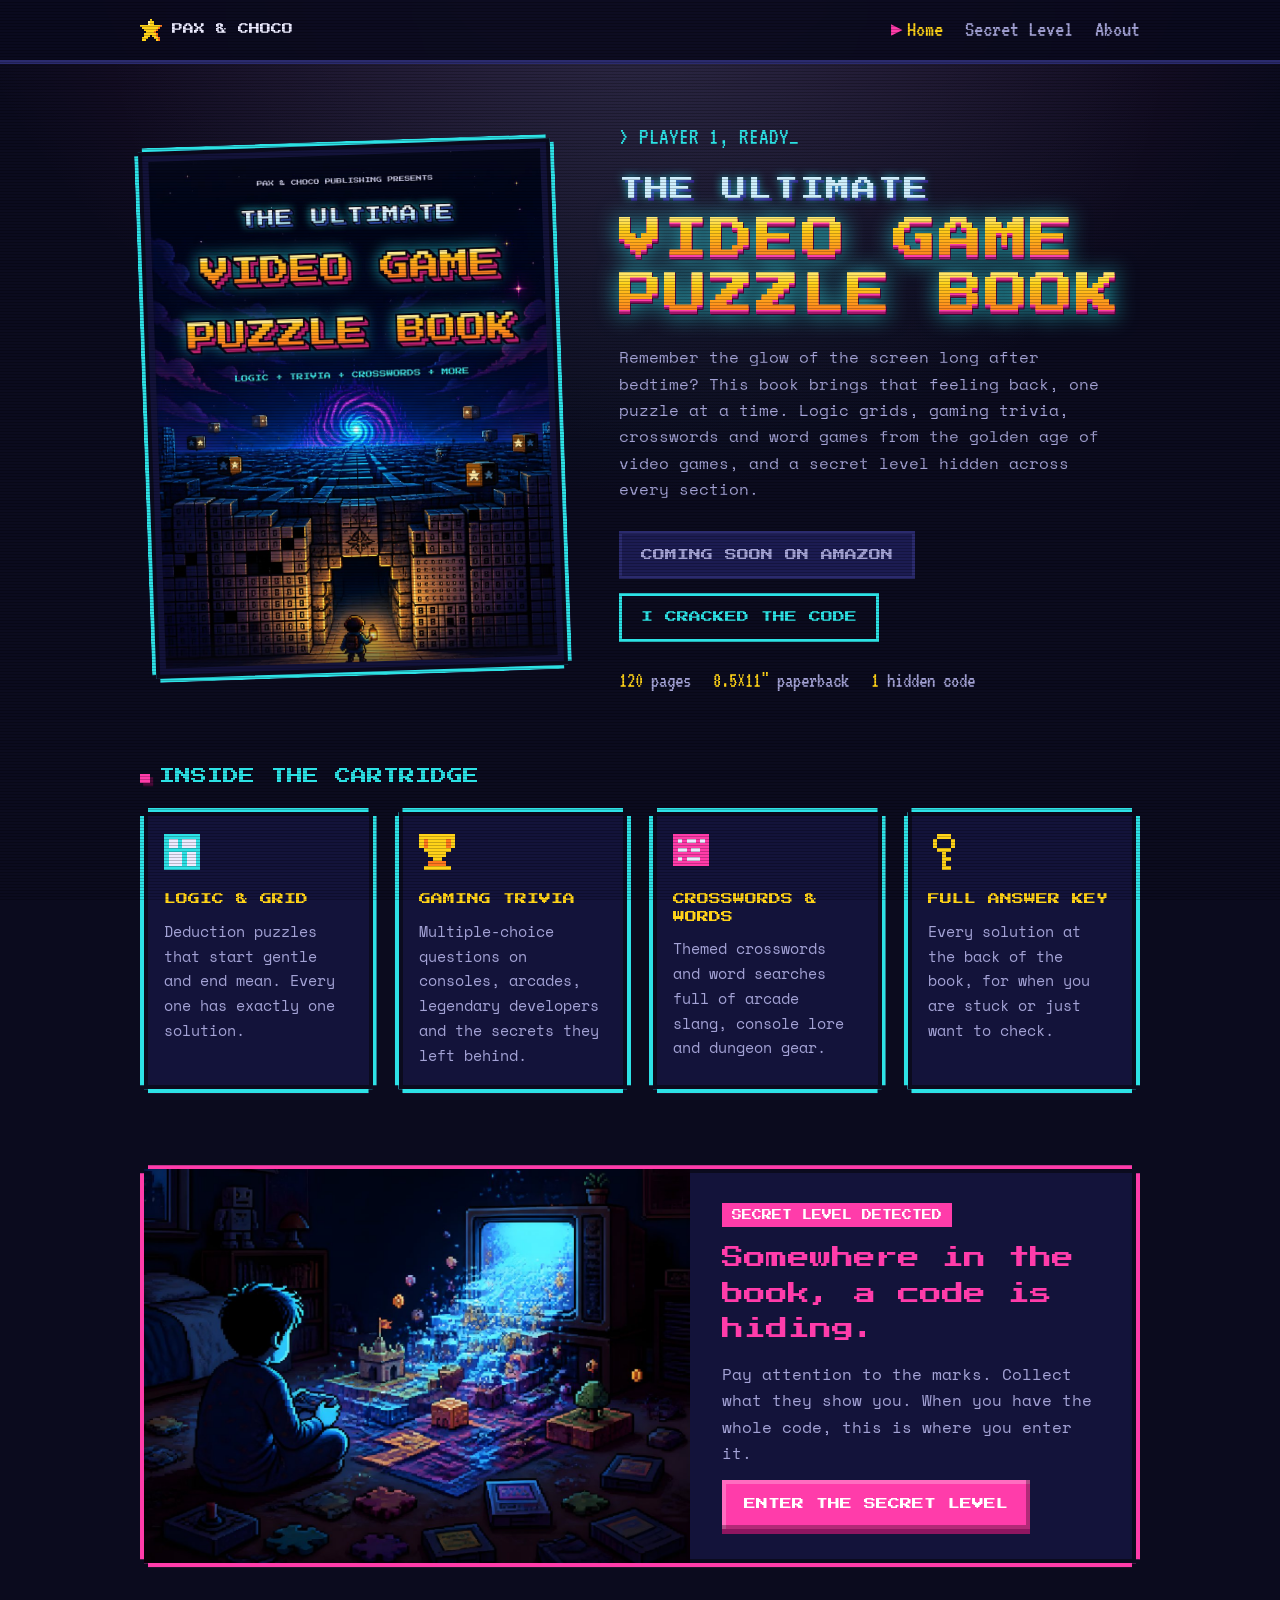
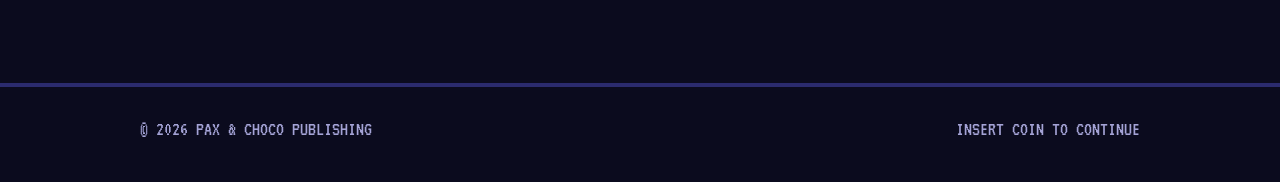
==== commit cc980f56: "Redraw header star and favicon as a proper 11x11 pixel star Co-Authored-By: Claude Opus 5.5 <noreply" ====
--- a/index.html
+++ b/index.html
@@ -49,7 +49,7 @@
 <a class="skip" href="#main">Skip to content</a>
 <header class="topbar">
   <div class="wrap">
-    <a class="brand" href="/"><svg viewBox="0 0 9 9" shape-rendering="crispEdges" aria-hidden="true"><path fill="#ffd319" d="M4 0h1v1H4zM3 1h3v2H3zM0 3h9v1H0zM1 4h7v1H1zM2 5h5v2H2zM1 7h3v1H1zM5 7h3v1H5zM0 8h1v1H0zM8 8h1v1H8z"/></svg><span>PAX &amp; CHOCO</span></a>
+    <a class="brand" href="/"><svg viewBox="0 0 11 11" shape-rendering="crispEdges" aria-hidden="true"><path fill="#ffd319" d="M5 0h1v1H5zM5 1h2v1H5zM5 2h2v1H5zM0 3h10v1H0zM1 4h8v1H1zM2 5h6v1H2zM3 6h4v1H3zM2 7h6v1H2zM2 8h3v1H2zM6 8h2v1H6zM1 9h3v1H1zM7 9h2v1H7zM1 10h2v1H1zM8 10h1v1H8z"/><path fill="#fff3a0" d="M4 1h1v1H4zM4 2h1v1H4z"/><path fill="#ff781e" d="M10 3h1v1H10zM9 4h1v1H9zM8 5h1v1H8zM7 6h1v1H7zM8 7h1v1H8zM8 8h1v1H8zM9 9h1v1H9zM9 10h1v1H9z"/></svg><span>PAX &amp; CHOCO</span></a>
     <nav class="nav" aria-label="Main">
       <a href="/" aria-current="page">Home</a>
       <a href="/secret/">Secret Level</a>
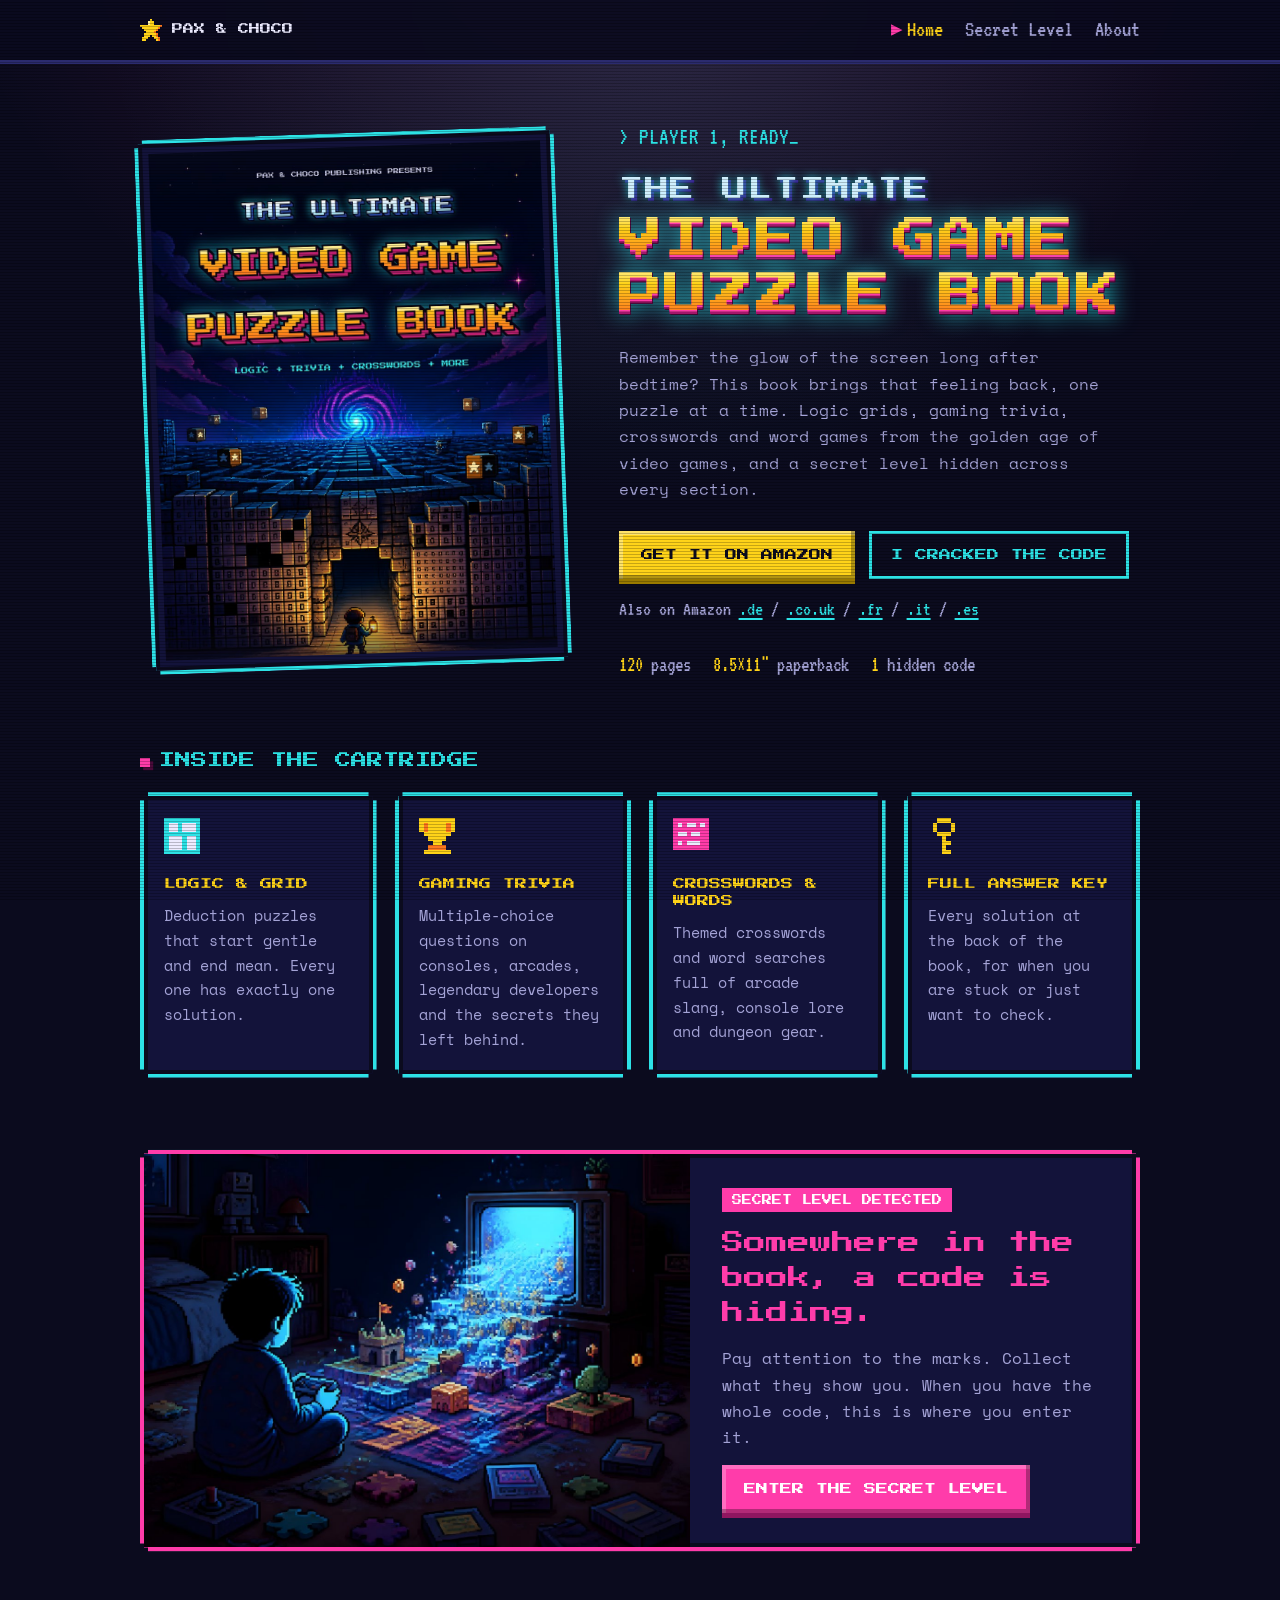
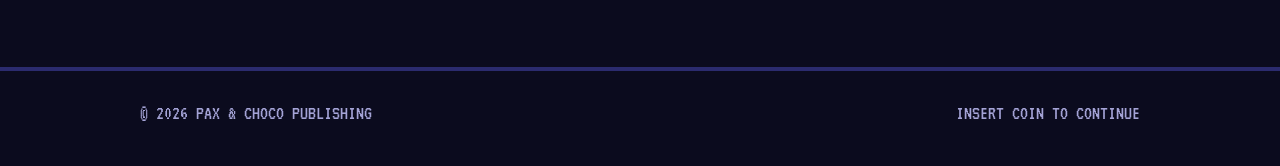
==== commit fecc619e: "Book is live: Amazon button, regional store links, review link Co-Authored-By: Claude Opus 5.5 <nore" ====
--- a/index.html
+++ b/index.html
@@ -25,6 +25,8 @@
 .cta { display: flex; flex-wrap: wrap; gap: 14px; margin-top: 28px; }
 .facts { display: flex; flex-wrap: wrap; gap: 10px 22px; margin-top: 22px; font-family: var(--term); font-size: 21px; color: var(--muted); }
 .facts b { color: var(--yellow); font-weight: 400; }
+.stores { margin-top: 14px; font-family: var(--term); font-size: 20px; color: var(--muted); }
+.stores a { color: var(--cyan); }
 section { padding: 36px 0; }
 .grid4 { display: grid; grid-template-columns: repeat(4, minmax(0, 1fr)); gap: 18px; }
 .card { padding: 22px 20px; }
@@ -39,6 +41,7 @@
   .hero .logo { text-align: center; }
   .hero .kicker, .hero .lede { text-align: center; margin: 0 auto; }
   .cta, .facts { justify-content: center; }
+  .stores { text-align: center; }
   .cover { max-width: 320px; }
   .grid4 { grid-template-columns: repeat(2, minmax(0, 1fr)); }
 }
@@ -76,6 +79,7 @@
           <a class="btn" data-amazon="GET IT ON AMAZON">COMING SOON ON AMAZON</a>
           <a class="btn ghost" href="/secret/">I CRACKED THE CODE</a>
         </div>
+        <p class="stores" data-stores hidden></p>
         <div class="facts"><span><b>120</b> pages</span><span><b>8.5&times;11"</b> paperback</span><span><b>1</b> hidden code</span></div>
       </div>
     </div>
